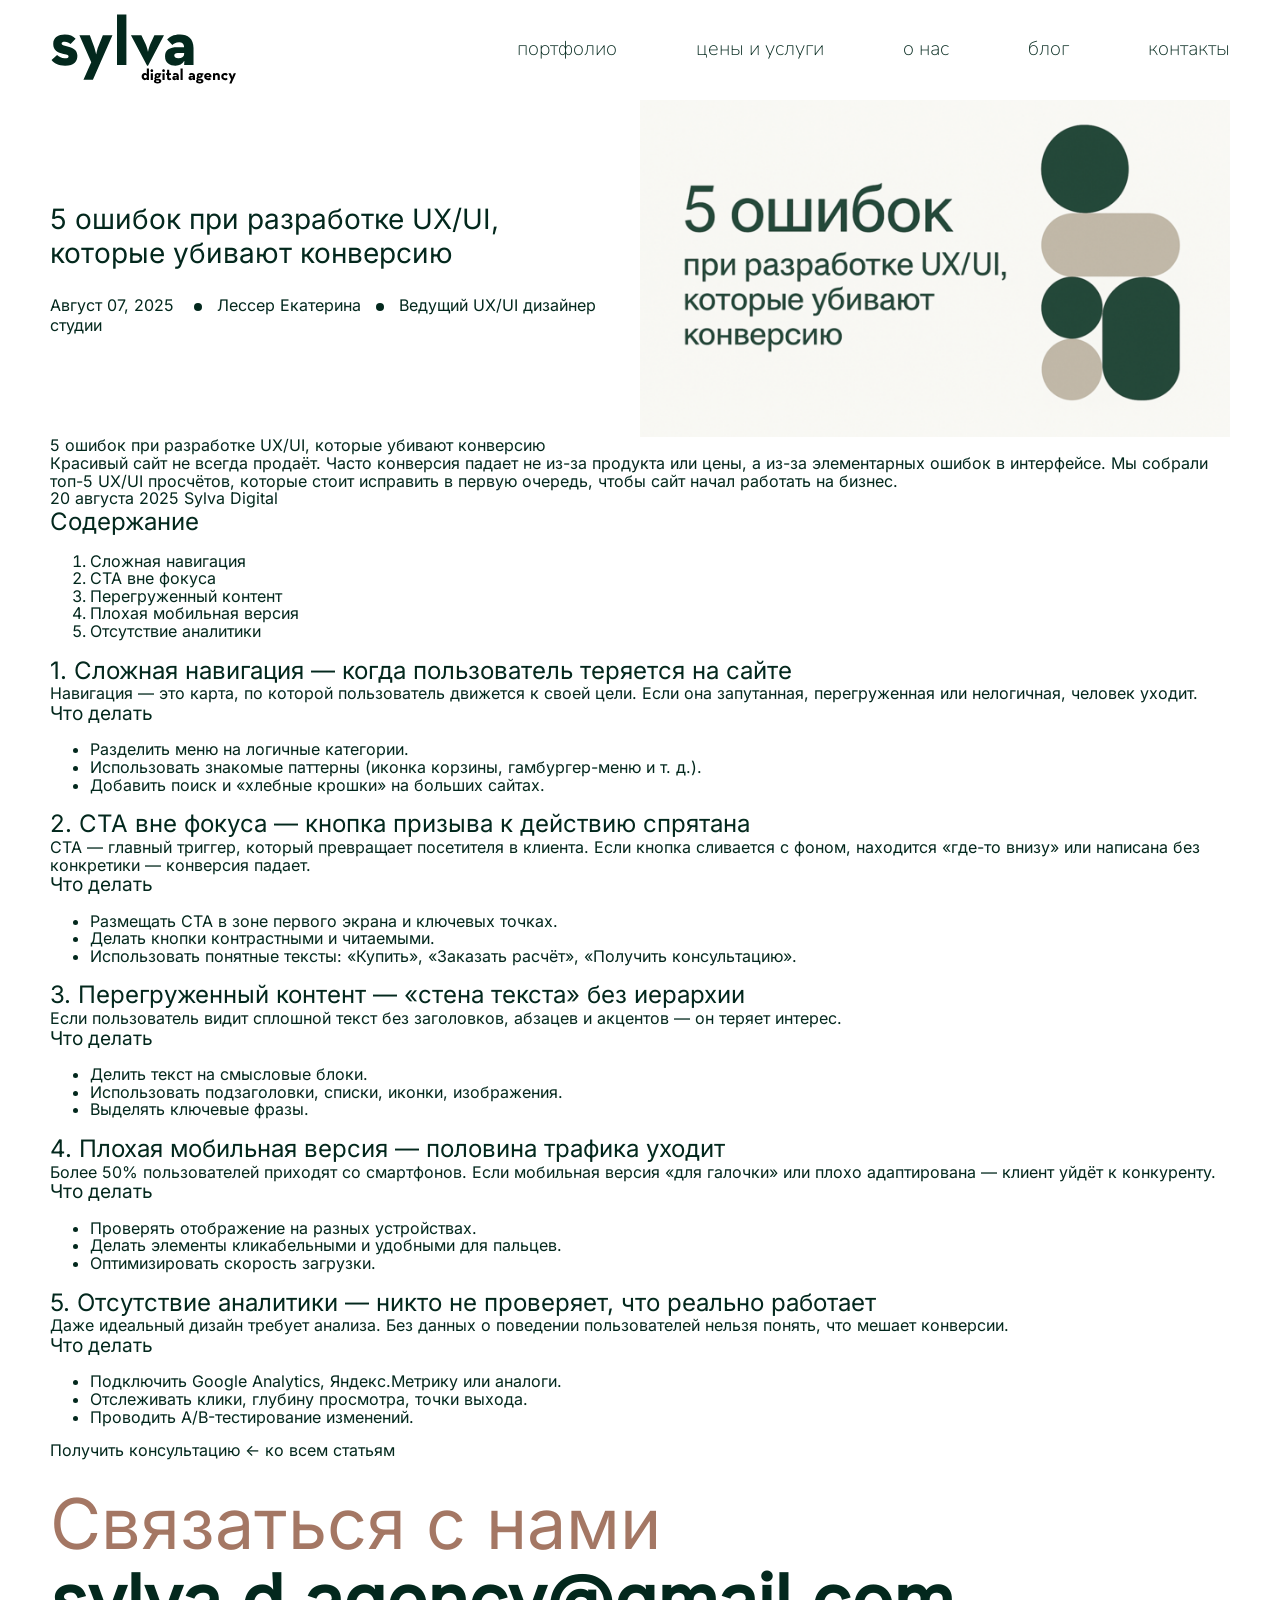
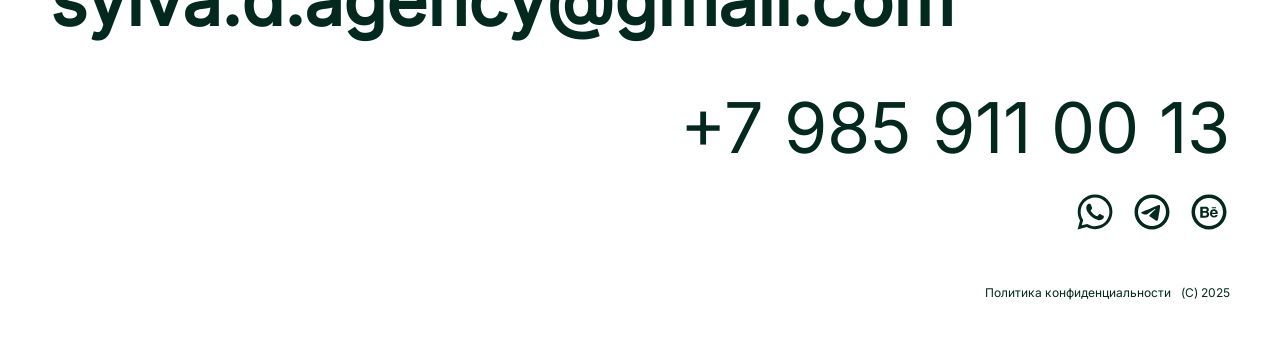
==== blog-first.html @ e14b008e "before text exchange" ====
<!doctype html>
<html lang="ru">

<head>
    <meta charset="utf-8" />
    <meta name="viewport" content="width=device-width,initial-scale=1" />
    <title>Блог Sylva</title>

    <!-- Стили проекта -->
    <link rel="stylesheet" href="/css/critical.css">
    <link rel="stylesheet" href="/css/blog.css">
    <link rel="stylesheet" href="/css/footer.css"> <!-- вынесенный футер -->
</head>

<body>

    <!-- ===== HEADER  ===== -->
    <header class="header header--default">
        <div class="container">
            <nav class="nav" aria-label="Основная навигация">
                <a href="index.html" class="logo" aria-label="Sylva Digital Agency">
                    <svg width="187" height="78" viewBox="0 0 187 78" fill="none" xmlns="http://www.w3.org/2000/svg"
                        aria-hidden="true" focusable="false">
                        <path
                            d="M15.12 58.63C8.19 58.63 4.13 56.04 1.54 52.96L7.07 48.06C9.1 50.02 11.69 51.21 14.49 51.21C17.57 51.21 18.55 50.65 18.55 49.39C18.55 47.78 16.66 47.78 11.83 46.52C7.77 45.47 3.22 43.23 3.22 37C3.22 30.28 8.4 27.55 14.77 27.55C19.67 27.55 23.17 29.16 25.62 31.68L20.58 37.07C19.18 35.88 17.08 34.83 14.84 34.83C12.67 34.83 11.62 35.39 11.62 36.58C11.62 38.26 13.51 38.47 17.57 39.38C21.91 40.36 27.37 42.39 27.37 48.69C27.37 54.15 24.5 58.63 15.12 58.63ZM33.4693 72.84L41.2393 55.2L29.4093 28.18H39.8393L44.1093 39.66C45.1593 42.46 46.2093 47.36 46.2093 47.36C46.2093 47.36 47.1193 42.39 48.2393 39.66L52.8593 28.18H62.4493L42.9193 72.84H33.4693ZM67.0157 58V7.46H76.3957V58H67.0157ZM97.1223 58.63L80.9523 28.18H91.3823L95.5823 37.07C96.9823 40.08 98.0323 44.98 98.0323 44.98C98.0323 44.98 99.0123 40.08 100.342 37.07L104.402 28.18H113.992L98.0323 58.63H97.1223ZM134.141 40.29C134.001 36.86 132.321 35.32 129.171 35.32C125.601 35.32 123.711 36.86 122.381 38.05L117.131 32.45C119.931 29.72 123.081 27.55 130.081 27.55C137.711 27.55 143.521 31.68 143.521 41.06V58H134.141L134.351 53.87C132.111 57.3 129.521 58.63 125.531 58.63C120.071 58.63 115.031 56.18 115.031 49.25C115.031 42.88 119.861 40.29 127.211 40.29H134.141ZM134.141 45.89H127.701C125.321 45.89 124.271 46.94 124.271 48.62C124.271 50.3 125.671 51.28 128.331 51.28C132.181 51.28 134.141 49.6 134.141 47.08V45.89Z"
                            fill="#03281D" />
                        <path
                            d="M94.712 73.144C93.048 73.144 91.624 71.672 91.624 69.576C91.624 67.48 93.032 66.04 94.68 66.04C95.768 66.04 96.376 66.472 96.808 67.144V61.448H98.968V73H96.808L96.856 72.008C96.472 72.728 95.752 73.144 94.712 73.144ZM95.336 71.256C96.264 71.256 96.872 70.648 96.872 69.576C96.872 68.568 96.264 67.944 95.336 67.944C94.424 67.944 93.848 68.568 93.848 69.576C93.848 70.648 94.424 71.256 95.336 71.256ZM101.829 65.048C101.093 65.048 100.453 64.488 100.453 63.688C100.453 62.904 101.093 62.344 101.829 62.344C102.565 62.344 103.189 62.904 103.189 63.688C103.189 64.488 102.565 65.048 101.829 65.048ZM100.741 73V66.184H102.901V73H100.741ZM108.6 66.168H111.224V67.704H110.216C110.376 67.944 110.456 68.232 110.456 68.536C110.456 69.992 109.336 71.064 107.592 71.064C107.048 71.064 106.584 70.984 106.2 70.792C106.088 70.888 106.024 71.032 106.024 71.208C106.024 71.528 106.232 71.736 106.728 71.752L108.408 71.832C110.264 71.928 111.32 72.696 111.32 74.024C111.32 75.464 110.264 76.552 107.56 76.552C105.112 76.552 103.896 75.608 103.896 74.312C103.896 73.576 104.376 73.096 105.144 72.808C104.584 72.504 104.328 72.056 104.328 71.432C104.328 70.824 104.664 70.36 105.272 70.088C104.888 69.672 104.664 69.128 104.664 68.536C104.664 67.08 105.848 66.04 107.592 66.04C107.96 66.04 108.296 66.088 108.6 66.168ZM107.56 69.496C108.216 69.496 108.568 69.112 108.568 68.536C108.568 67.992 108.216 67.624 107.56 67.624C106.904 67.624 106.552 67.992 106.552 68.536C106.552 69.112 106.904 69.496 107.56 69.496ZM106.184 73.512C106.056 73.656 105.992 73.832 105.992 74.04C105.992 74.584 106.376 74.936 107.56 74.936C108.824 74.936 109.112 74.6 109.112 74.184C109.112 73.8 108.856 73.672 107.976 73.624L106.184 73.512ZM113.563 65.048C112.827 65.048 112.187 64.488 112.187 63.688C112.187 62.904 112.827 62.344 113.563 62.344C114.299 62.344 114.923 62.904 114.923 63.688C114.923 64.488 114.299 65.048 113.563 65.048ZM112.475 73V66.184H114.635V73H112.475ZM119.435 73.176C118.059 73.176 117.067 72.488 117.067 70.44V67.976H116.059V66.184H117.067V62.632H119.211V66.184H120.955V67.976H119.211V70.504C119.211 71.192 119.435 71.336 119.771 71.336C120.123 71.336 120.379 71.144 120.523 71.048L121.339 72.552C121.003 72.824 120.427 73.176 119.435 73.176ZM126.692 68.952C126.66 68.168 126.276 67.816 125.556 67.816C124.74 67.816 124.308 68.168 124.004 68.44L122.804 67.16C123.444 66.536 124.164 66.04 125.764 66.04C127.508 66.04 128.836 66.984 128.836 69.128V73H126.692L126.74 72.056C126.228 72.84 125.636 73.144 124.724 73.144C123.476 73.144 122.324 72.584 122.324 71C122.324 69.544 123.428 68.952 125.108 68.952H126.692ZM126.692 70.232H125.22C124.676 70.232 124.436 70.472 124.436 70.856C124.436 71.24 124.756 71.464 125.364 71.464C126.244 71.464 126.692 71.08 126.692 70.504V70.232ZM130.537 73V61.448H132.681V73H130.537Z"
                            fill="black" />
                        <path
                            d="M142.864 68.952C142.832 68.168 142.448 67.816 141.728 67.816C140.912 67.816 140.48 68.168 140.176 68.44L138.976 67.16C139.616 66.536 140.336 66.04 141.936 66.04C143.68 66.04 145.008 66.984 145.008 69.128V73H142.864L142.912 72.056C142.4 72.84 141.808 73.144 140.896 73.144C139.648 73.144 138.496 72.584 138.496 71C138.496 69.544 139.6 68.952 141.28 68.952H142.864ZM142.864 70.232H141.392C140.848 70.232 140.608 70.472 140.608 70.856C140.608 71.24 140.928 71.464 141.536 71.464C142.416 71.464 142.864 71.08 142.864 70.504V70.232ZM150.741 66.168H153.365V67.704H152.357C152.517 67.944 152.597 68.232 152.597 68.536C152.597 69.992 151.477 71.064 149.733 71.064C149.189 71.064 148.725 70.984 148.341 70.792C148.229 70.888 148.164 71.032 148.164 71.208C148.164 71.528 148.373 71.736 148.869 71.752L150.549 71.832C152.405 71.928 153.461 72.696 153.461 74.024C153.461 75.464 152.405 76.552 149.701 76.552C147.253 76.552 146.037 75.608 146.037 74.312C146.037 73.576 146.517 73.096 147.285 72.808C146.725 72.504 146.469 72.056 146.469 71.432C146.469 70.824 146.805 70.36 147.413 70.088C147.029 69.672 146.805 69.128 146.805 68.536C146.805 67.08 147.989 66.04 149.733 66.04C150.101 66.04 150.437 66.088 150.741 66.168ZM149.701 69.496C150.357 69.496 150.709 69.112 150.709 68.536C150.709 67.992 150.357 67.624 149.701 67.624C149.045 67.624 148.693 67.992 148.693 68.536C148.693 69.112 149.045 69.496 149.701 69.496ZM148.325 73.512C148.197 73.656 148.133 73.832 148.133 74.04C148.133 74.584 148.517 74.936 149.701 74.936C150.965 74.936 151.253 74.6 151.253 74.184C151.253 73.8 150.997 73.672 150.117 73.624L148.325 73.512ZM156.347 70.248C156.555 70.952 157.131 71.352 158.107 71.352C158.891 71.352 159.483 71.048 159.819 70.808L161.051 72.136C160.395 72.712 159.563 73.144 158.139 73.144C155.707 73.144 154.139 71.672 154.139 69.576C154.139 67.512 155.787 66.04 157.899 66.04C160.347 66.04 161.675 67.864 161.515 70.248H156.347ZM156.315 69H159.339C159.243 68.248 158.763 67.8 157.915 67.8C157.067 67.8 156.491 68.184 156.315 69ZM162.989 73V66.184H165.149L165.101 67.304C165.517 66.488 166.317 66.04 167.261 66.04C168.749 66.04 169.821 67.128 169.821 69.064V73H167.661V69.208C167.661 68.44 167.293 68.008 166.525 68.008C165.661 68.008 165.149 68.488 165.149 69.352V73H162.989ZM174.961 73.144C172.833 73.144 171.233 71.672 171.233 69.576C171.233 67.512 172.833 66.04 174.961 66.04C176.321 66.04 177.137 66.536 177.825 67.4L176.289 68.648C176.033 68.232 175.505 67.928 174.961 67.928C173.985 67.928 173.441 68.616 173.441 69.576C173.441 70.568 173.985 71.272 174.961 71.272C175.649 71.272 176.017 70.952 176.337 70.632L177.793 71.912C177.121 72.664 176.321 73.144 174.961 73.144ZM179.322 76.392L181.098 72.36L178.394 66.184H180.778L181.754 68.808C181.994 69.448 182.234 70.568 182.234 70.568C182.234 70.568 182.442 69.432 182.698 68.808L183.754 66.184H185.946L181.482 76.392H179.322Z"
                            fill="black" />
                    </svg>
                </a>

                <ul class="nav__list">
                    <li><a href="index.html#portfolio" class="nav__link">портфолио</a></li>
                    <li><a href="index.html#prices" class="nav__link">цены и услуги</a></li>
                    <li><a href="index.html#about" class="nav__link">о нас</a></li>
                    <li><a href="index.html#blog" class="nav__link">блог</a></li>
                    <li><a href="#contacts" class="nav__link">контакты</a></li>
                </ul>

                <a href="/order.html" class="btn btn--primary nav__cta-mobile">Заказать сайт</a>

                <button type="button" class="burger" id="burgerBtn" aria-label="Открыть меню" aria-expanded="false"
                    aria-controls="mobileMenu">
                    <svg width="35" height="35" viewBox="0 0 35 35" fill="none" xmlns="http://www.w3.org/2000/svg"
                        aria-hidden="true">
                        <path fill-rule="evenodd" clip-rule="evenodd"
                            d="M5.10433 7.29167C4.71756 7.29167 4.34662 7.44531 4.07313 7.7188C3.79964 7.99229 3.646 8.36323 3.646 8.75C3.646 9.13678 3.79964 9.50771 4.07313 9.7812C4.34662 10.0547 4.71756 10.2083 5.10433 10.2083H29.896C30.2828 10.2083 30.6537 10.0547 30.9272 9.7812C31.2007 9.50771 31.3543 9.13678 31.3543 8.75C31.3543 8.36323 31.2007 7.99229 30.9272 7.7188C30.6537 7.44531 30.2828 7.29167 29.896 7.29167H5.10433ZM3.646 17.5C3.646 17.1132 3.79964 16.7423 4.07313 16.4688C4.34662 16.1953 4.71756 16.0417 5.10433 16.0417H29.896C30.2828 16.0417 30.6537 16.1953 30.9272 16.4688C31.2007 16.7423 31.3543 17.1132 31.3543 17.5C31.3543 17.8868 31.2007 18.2577 30.9272 18.5312C30.6537 18.8047 30.2828 18.9583 29.896 18.9583H5.10433C4.71756 18.9583 4.34662 18.8047 4.07313 18.5312C3.79964 18.2577 3.646 17.8868 3.646 17.5ZM3.646 26.2515C3.646 25.8647 3.79964 25.4938 4.07313 25.2203C4.34662 24.9468 4.71756 24.7931 5.10433 24.7931H29.896C30.2828 24.7931 30.6537 24.9468 30.9272 25.2203C31.2007 25.4938 31.3543 25.8647 31.3543 26.2515C31.3543 26.6382 31.2007 27.0092 30.9272 27.2827C30.6537 27.5561 30.2828 27.7098 29.896 27.7098H5.10433C4.71756 27.7098 4.34662 27.5561 4.07313 27.2827C3.79964 27.0092 3.646 26.6382 3.646 26.2515Z"
                            fill="black" />
                    </svg>
                </button>
            </nav>
        </div>

        <div class="mobile-menu" id="mobileMenu" aria-hidden="true">
            <nav class="mobile-menu__nav" aria-label="Мобильная навигация">
                <ul class="mobile-menu__list">
                    <li><a href="index.html#portfolio" class="nav__link">портфолио</a></li>
                    <li><a href="index.html#prices" class="nav__link">цены и услуги</a></li>
                    <li><a href="index.html#about" class="nav__link">о нас</a></li>
                    <li><a href="index.html#blog" class="nav__link">блог</a></li>
                    <li><a href="#contacts" class="nav__link">контакты</a></li>
                </ul>
            </nav>
        </div>
    </header>

    <!-- ===== MAIN  ===== -->
    <main id="main" class="main main--post" tabindex="-1">
        <div class="post__top">
            <div class="post__title-wrapper">
                <h1 class="post__top-title">5 ошибок при разработке UX/UI, которые убивают конверсию</h1>
                <p class="post__top-description">Август 07, 2025 <span class="post__dot"></span>Лессер Екатерина<span
                        class="post__dot"></span>Ведущий UX/UI дизайнер студии</p>
            </div>
            <div class="post__top-image">
                <img src="/images/blog-1.png" alt="Обложка статьи" loading="eager" decoding="async">
            </div>
        </div>

        <!-- Статья -->
        <article class="post" itemscope itemtype="https://schema.org/Article">
            <!-- Шапка статьи -->
            <div class="post__header">
                <p class="post__title" itemprop="headline">
                    5 ошибок при разработке UX/UI, которые убивают конверсию
                </p>
                <p class="post__lead" itemprop="description">
                    Красивый сайт не всегда продаёт. Часто конверсия падает не из-за продукта или цены, а из-за
                    элементарных ошибок в интерфейсе.
                    Мы собрали топ-5 UX/UI просчётов, которые стоит исправить в первую очередь, чтобы сайт начал
                    работать на бизнес.
                </p>
                <!-- Метаданные (при необходимости заполни датой/автором) -->
                <div class="post__meta">
                    <time class="post__time" datetime="2025-08-20" itemprop="datePublished">20 августа 2025</time>
                    <span class="post__author" itemprop="author" itemscope itemtype="https://schema.org/Person">
                        <span itemprop="name">Sylva Digital</span>
                    </span>
                </div>
                <!-- Обложка (опционально) -->
                <!-- <figure class="post__cover">
        <img src="/images/blog/ux-mistakes-cover.jpg" alt="" loading="eager" decoding="async">
      </figure> -->
            </div>

            <div class="post__body">
                <!-- Навигация по статье (TOC) -->
                <aside class="post__toc" aria-labelledby="toc-title">
                    <h2 id="toc-title" class="post__toc-title">Содержание</h2>
                    <ol class="post__toc-list">
                        <li><a href="#ux-1">Сложная навигация</a></li>
                        <li><a href="#ux-2">CTA вне фокуса</a></li>
                        <li><a href="#ux-3">Перегруженный контент</a></li>
                        <li><a href="#ux-4">Плохая мобильная версия</a></li>
                        <li><a href="#ux-5">Отсутствие аналитики</a></li>
                    </ol>
                </aside>

                <!-- Контент статьи -->
                <section id="ux-1" class="post__section" aria-labelledby="ux-1-title">
                    <h2 id="ux-1-title" class="post__h2">1. Сложная навигация — когда пользователь теряется на сайте
                    </h2>
                    <p>Навигация — это карта, по которой пользователь движется к своей цели. Если она запутанная,
                        перегруженная или нелогичная, человек уходит.</p>
                    <h3 class="post__h3">Что делать</h3>
                    <ul class="post__list">
                        <li>Разделить меню на логичные категории.</li>
                        <li>Использовать знакомые паттерны (иконка корзины, гамбургер-меню и т. д.).</li>
                        <li>Добавить поиск и «хлебные крошки» на больших сайтах.</li>
                    </ul>
                </section>

                <section id="ux-2" class="post__section" aria-labelledby="ux-2-title">
                    <h2 id="ux-2-title" class="post__h2">2. CTA вне фокуса — кнопка призыва к действию спрятана</h2>
                    <p>CTA — главный триггер, который превращает посетителя в клиента. Если кнопка сливается с фоном,
                        находится «где-то внизу» или написана без конкретики — конверсия падает.</p>
                    <h3 class="post__h3">Что делать</h3>
                    <ul class="post__list">
                        <li>Размещать CTA в зоне первого экрана и ключевых точках.</li>
                        <li>Делать кнопки контрастными и читаемыми.</li>
                        <li>Использовать понятные тексты: «Купить», «Заказать расчёт», «Получить консультацию».</li>
                    </ul>
                </section>

                <section id="ux-3" class="post__section" aria-labelledby="ux-3-title">
                    <h2 id="ux-3-title" class="post__h2">3. Перегруженный контент — «стена текста» без иерархии</h2>
                    <p>Если пользователь видит сплошной текст без заголовков, абзацев и акцентов — он теряет интерес.
                    </p>
                    <h3 class="post__h3">Что делать</h3>
                    <ul class="post__list">
                        <li>Делить текст на смысловые блоки.</li>
                        <li>Использовать подзаголовки, списки, иконки, изображения.</li>
                        <li>Выделять ключевые фразы.</li>
                    </ul>
                </section>

                <section id="ux-4" class="post__section" aria-labelledby="ux-4-title">
                    <h2 id="ux-4-title" class="post__h2">4. Плохая мобильная версия — половина трафика уходит</h2>
                    <p>Более 50% пользователей приходят со смартфонов. Если мобильная версия «для галочки» или плохо
                        адаптирована — клиент уйдёт к конкуренту.</p>
                    <h3 class="post__h3">Что делать</h3>
                    <ul class="post__list">
                        <li>Проверять отображение на разных устройствах.</li>
                        <li>Делать элементы кликабельными и удобными для пальцев.</li>
                        <li>Оптимизировать скорость загрузки.</li>
                    </ul>
                </section>

                <section id="ux-5" class="post__section" aria-labelledby="ux-5-title">
                    <h2 id="ux-5-title" class="post__h2">5. Отсутствие аналитики — никто не проверяет, что реально
                        работает</h2>
                    <p>Даже идеальный дизайн требует анализа. Без данных о поведении пользователей нельзя понять, что
                        мешает конверсии.</p>
                    <h3 class="post__h3">Что делать</h3>
                    <ul class="post__list">
                        <li>Подключить Google Analytics, Яндекс.Метрику или аналоги.</li>
                        <li>Отслеживать клики, глубину просмотра, точки выхода.</li>
                        <li>Проводить A/B-тестирование изменений.</li>
                    </ul>
                </section>
            </div>

            <!-- Блок «поделиться/CTA» (опционально) -->
            <footer class="post__footer">
                <a class="btn btn--primary" href="/order.html">Получить консультацию</a>
                <a class="post__back" href="index.html#blog">← ко всем статьям</a>
            </footer>
        </article>
    </main>


    <!-- ===== FOOTER (образец) ===== -->
    <footer class="footer" id="contacts">
        <div class="container">
            <div class="footer__content">
                <a href="tel:+79859110013" class="footer__title">Связаться с нами</a>
                <a href="mailto:sylva.d.agency@gmail.com" class="footer__email">sylva.d.agency@gmail.com</a>
                <a href="tel:+79859110013" class="footer__phone">+7 985 911 00 13</a>
                <div class="footer__socials">
                    <a href="#" class="footer__social-link"><svg width="42" height="42" viewBox="0 0 42 42" fill="none"
                            xmlns="http://www.w3.org/2000/svg">
                            <path
                                d="M33.3375 8.59259C31.7329 6.97228 29.8218 5.68754 27.7156 4.81323C25.6095 3.93892 23.3504 3.49254 21.07 3.50009C11.515 3.50009 3.72749 11.2876 3.72749 20.8426C3.72749 23.9051 4.53249 26.8801 6.03749 29.5051L3.58749 38.5001L12.775 36.0851C15.3125 37.4676 18.165 38.2026 21.07 38.2026C30.625 38.2026 38.4125 30.4151 38.4125 20.8601C38.4125 16.2226 36.61 11.8651 33.3375 8.59259ZM21.07 35.2626C18.48 35.2626 15.9425 34.5626 13.72 33.2501L13.195 32.9351L7.73499 34.3701L9.18749 29.0501L8.83749 28.5076C7.3982 26.2099 6.63411 23.5538 6.63249 20.8426C6.63249 12.8976 13.1075 6.42259 21.0525 6.42259C24.9025 6.42259 28.525 7.92759 31.2375 10.6576C32.5808 11.9944 33.6454 13.5845 34.3693 15.3359C35.0933 17.0873 35.4623 18.965 35.455 20.8601C35.49 28.8051 29.015 35.2626 21.07 35.2626ZM28.98 24.4826C28.5425 24.2726 26.4075 23.2226 26.0225 23.0651C25.62 22.9251 25.34 22.8551 25.0425 23.2751C24.745 23.7126 23.9225 24.6926 23.6775 24.9726C23.4325 25.2701 23.17 25.3051 22.7325 25.0776C22.295 24.8676 20.895 24.3951 19.25 22.9251C17.955 21.7701 17.0975 20.3526 16.835 19.9151C16.59 19.4776 16.8 19.2501 17.0275 19.0226C17.22 18.8301 17.465 18.5151 17.675 18.2701C17.885 18.0251 17.9725 17.8326 18.1125 17.5526C18.2525 17.2551 18.1825 17.0101 18.0775 16.8001C17.9725 16.5901 17.0975 14.4551 16.7475 13.5801C16.3975 12.7401 16.03 12.8451 15.7675 12.8276H14.9275C14.63 12.8276 14.175 12.9326 13.7725 13.3701C13.3875 13.8076 12.2675 14.8576 12.2675 16.9926C12.2675 19.1276 13.825 21.1926 14.035 21.4726C14.245 21.7701 17.0975 26.1451 21.4375 28.0176C22.47 28.4726 23.275 28.7351 23.905 28.9276C24.9375 29.2601 25.8825 29.2076 26.635 29.1026C27.475 28.9801 29.2075 28.0526 29.5575 27.0376C29.925 26.0226 29.925 25.1651 29.8025 24.9726C29.68 24.7801 29.4175 24.6926 28.98 24.4826Z"
                                fill="#03281D" />
                        </svg>
                    </a>
                    <a href="#" class="footer__social-link"><svg width="42" height="42" viewBox="0 0 42 42" fill="none"
                            xmlns="http://www.w3.org/2000/svg">
                            <path
                                d="M35 21C35 24.713 33.525 28.274 30.8995 30.8995C28.274 33.525 24.713 35 21 35C17.287 35 13.726 33.525 11.1005 30.8995C8.475 28.274 7 24.713 7 21C7 17.287 8.475 13.726 11.1005 11.1005C13.726 8.475 17.287 7 21 7C24.713 7 28.274 8.475 30.8995 11.1005C33.525 13.726 35 17.287 35 21ZM21 38.5C30.6652 38.5 38.5 30.6652 38.5 21C38.5 11.3348 30.6652 3.5 21 3.5C11.3348 3.5 3.5 11.3348 3.5 21C3.5 30.6652 11.3348 38.5 21 38.5ZM21.6265 16.4185C19.9255 17.1267 16.5241 18.5926 11.4222 20.8162C10.5928 21.1453 10.1588 21.4672 10.1202 21.7822C10.0538 22.3142 10.7205 22.5243 11.6287 22.8095L12.0103 22.932C12.9028 23.2225 14.1068 23.562 14.7315 23.576C15.2985 23.5877 15.9308 23.3543 16.6285 22.876C21.3955 19.656 23.856 18.0291 24.01 17.9952C24.1203 17.9707 24.2708 17.9393 24.3722 18.0303C24.4755 18.1213 24.465 18.2927 24.4545 18.34C24.388 18.6217 21.77 21.056 20.4155 22.3143C20.0142 22.6923 19.6157 23.0732 19.2202 23.457C18.3907 24.2568 17.7678 24.857 19.2553 25.837C20.762 26.831 22.2827 27.8215 23.7528 28.8697C24.4772 29.3877 25.1283 29.8498 25.9333 29.778C26.4005 29.7343 26.8835 29.295 27.1285 27.9825C27.7095 24.885 28.8488 18.1685 29.1112 15.4C29.1265 15.1704 29.1165 14.9397 29.0815 14.7122C29.0608 14.5292 28.9721 14.3605 28.833 14.2397C28.623 14.0682 28.2993 14.0333 28.1558 14.035C27.4978 14.0473 26.488 14.3973 21.6283 16.4185"
                                fill="#03281D" />
                        </svg>
                    </a>
                    <a href="#" class="footer__social-link"><svg width="42" height="42" viewBox="0 0 42 42" fill="none"
                            xmlns="http://www.w3.org/2000/svg">
                            <path
                                d="M21 35C24.713 35 28.274 33.525 30.8995 30.8995C33.525 28.274 35 24.713 35 21C35 17.287 33.525 13.726 30.8995 11.1005C28.274 8.475 24.713 7 21 7C17.287 7 13.726 8.475 11.1005 11.1005C8.475 13.726 7 17.287 7 21C7 24.713 8.475 28.274 11.1005 30.8995C13.726 33.525 17.287 35 21 35ZM21 38.5C11.3348 38.5 3.5 30.6652 3.5 21C3.5 11.3348 11.3348 3.5 21 3.5C30.6652 3.5 38.5 11.3348 38.5 21C38.5 30.6652 30.6652 38.5 21 38.5Z"
                                fill="#03281D" />
                            <path
                                d="M28.0525 17.29H23.6687V16.2015H28.0543V17.2918L28.0525 17.29ZM20.7498 21.7577C21.0333 22.1952 21.1744 22.7267 21.1733 23.352C21.1756 23.9983 21.0146 24.5776 20.6903 25.0898C20.4735 25.45 20.1837 25.7609 19.8395 26.0023C19.4953 26.2437 19.1043 26.4104 18.6917 26.4915C18.1854 26.5932 17.6699 26.6424 17.1535 26.6385H12.25V15.75H17.5087C18.8341 15.7698 19.7738 16.1566 20.328 16.9103C20.6605 17.3723 20.8267 17.9264 20.8267 18.5727C20.8267 19.2377 20.6587 19.7721 20.3228 20.1758C20.1361 20.4033 19.8602 20.6098 19.495 20.7953C20.0492 20.9971 20.4674 21.3179 20.7498 21.7577ZM14.7613 20.0428H17.066C17.5385 20.0428 17.9218 19.9529 18.2158 19.7732C18.5109 19.5936 18.6585 19.2745 18.6585 18.816C18.6585 18.3085 18.4637 17.9737 18.074 17.8115C17.6567 17.688 17.2228 17.6302 16.7877 17.64H14.7613V20.0428ZM18.8807 23.1962C18.8807 22.6304 18.6497 22.2419 18.1877 22.0307C17.9276 21.9117 17.5647 21.8499 17.0992 21.8452H14.7613V24.7467H17.0625C17.535 24.7479 17.9025 24.6843 18.165 24.556C18.6422 24.3203 18.8807 23.8671 18.8807 23.1962ZM29.68 21.4253C29.7337 21.7822 29.7564 22.2985 29.7482 22.974H24.0695C24.0998 23.758 24.3717 24.3063 24.885 24.619C25.193 24.8162 25.5675 24.9142 26.0085 24.913C26.4717 24.9142 26.8491 24.7946 27.1407 24.5543C27.3138 24.4048 27.4559 24.2229 27.559 24.0188H29.6415C29.5867 24.4819 29.3347 24.9521 28.8855 25.4293C28.1855 26.1876 27.2073 26.5667 25.9508 26.5667C24.9506 26.5801 23.9778 26.2406 23.2032 25.6078C22.4111 24.9684 22.0144 23.9272 22.0133 22.484C22.0133 21.1307 22.3714 20.0941 23.0877 19.3743C23.8053 18.6521 24.7357 18.2916 25.879 18.2928C26.5557 18.2928 27.167 18.4141 27.713 18.6568C28.2567 18.9018 28.7052 19.2868 29.0588 19.8118C29.3784 20.2761 29.5855 20.8139 29.68 21.4253ZM27.6325 21.6283C27.594 21.0858 27.412 20.6751 27.0865 20.3962C26.7502 20.1107 26.32 19.9598 25.879 19.9728C25.354 19.9739 24.948 20.1232 24.661 20.4207C24.3728 20.7182 24.192 21.1208 24.1185 21.6283H27.6325Z"
                                fill="#03281D" />
                        </svg>
                    </a>
                </div>

                <div class="footer__bottom">
                    <a href="/policies.html" class="footer__privacy" target="_blank" rel="noopener noreferrer">
                        Политика конфиденциальности
                    </a>
                    <p class="footer__copyright">(С) 2025</p>
                </div>
            </div>
        </div>
    </footer>

    <!-- Скрипты проекта -->
    <script src="script.js" defer></script>
</body>

</html>
---- css/critical.css ----
/* Critical CSS - минимальный normalize и базовые стили */

/* Box sizing */
*,
*::before,
*::after {
  box-sizing: border-box;
}
:root {
  --color-primary: #03281d;
  --color-secondary: #a47764;
  --color-light: #f2eeec;
  --offset-desktop: 50px; /* отступ для desktop */
  --offset-mobile: 15px; /* отступ для mobile */
}
@font-face {
  font-family: "Inter";
  src: url("/assets/Inter-Regular.woff2") format("woff2"),
    url("/assets/Inter-Regular.woff") format("woff");
  font-weight: 400;
  font-style: normal;
  font-display: swap; /* или auto, block, fallback, optional */
}
@font-face {
  font-family: "Nunito";
  src: url("/assets/Nunito-ExtraLight.woff2") format("woff2"),
    url("/assets/Nunito-ExtraLight.woff") format("woff");
  font-weight: 400;
  font-style: normal;
  font-display: swap; /* или auto, block, fallback, optional */
}
/* Document */
html {
  line-height: 1.15;
  -webkit-text-size-adjust: 100%;
  -webkit-tap-highlight-color: transparent;
}

/* Body */
body {
  margin: 0;
  font-family: "Inter", Arial, sans-serif;
  font-size: 16px;
  line-height: 1.1;
  color: var(--color-primary);
  background-color: #fff;
}

/* Container */
.container {
  max-width: 1440px;
  margin: 0 auto;
  padding-inline: 50px;
  width: 100%;
}

/* Typography - точечный сброс */
h1,
h2,
h3,
h4,
h5,
h6 {
  margin: 0;
  font-weight: 500;
  line-height: 1.2;
}

p,
figure,
figcaption,
blockquote,
dl,
dd {
  margin: 0;
}

/* Navigation lists - без маркеров */
.nav__list,
.mobile-menu__list,
.services__list,
.faq__list {
  list-style: none;
  padding: 0;
  margin: 0;
}

/* Links */
a {
  color: inherit;
  text-decoration: none;
  background-color: transparent;
}

/* Images */
img {
  display: block;
  max-width: 100%;
  height: auto;
  border-style: none;
}

/* Inline images in content */
.content img,
p img {
  display: inline-block;
  vertical-align: bottom;
}

/* Buttons - минимальные стили для видимости */
button {
  font-family: inherit;
  font-size: inherit;
  line-height: inherit;
  margin: 0;
  cursor: pointer;
}

button::-moz-focus-inner {
  border-style: none;
  padding: 0;
}

/* Reset button styles for icon-only buttons */
.burger,
.modal__close,
.project-card__link {
  padding: 0;
  border: none;
  background: transparent;
}

/* Forms */
input,
textarea,
select {
  font-family: inherit;
  font-size: inherit;
  line-height: inherit;
  margin: 0;
}

/* Details/Summary */
details {
  display: block;
}

summary {
  display: list-item;
  cursor: pointer;
}

/* Hidden elements */
[hidden],
.mobile-menu[aria-hidden="true"],
.modal[aria-hidden="true"],
#cookieNotice[hidden] {
  display: none !important;
}

/* Screen reader only */
.sr-only {
  position: absolute;
  width: 1px;
  height: 1px;
  padding: 0;
  margin: -1px;
  overflow: hidden;
  clip: rect(0, 0, 0, 0);
  white-space: nowrap;
  border: 0;
}

/* Focus styles for accessibility */
:focus-visible {
  outline: 2px solid;
  outline-offset: 2px;
}

/* Remove focus outline for mouse users */
:focus:not(:focus-visible) {
  outline: none;
}

/* Skip link for accessibility */
.skip-link {
  position: absolute;
  top: -40px;
  left: 0;
  background: #000;
  color: #fff;
  padding: 8px;
  text-decoration: none;
  z-index: 100;
}

.skip-link:focus {
  top: 0;
}

/* Reduced motion */
@media (prefers-reduced-motion: reduce) {
  *,
  *::before,
  *::after {
    animation-duration: 0.01ms !important;
    animation-iteration-count: 1 !important;
    transition-duration: 0.01ms !important;
    scroll-behavior: auto !important;
  }
}

/* Smooth scroll for those who are ok with motion */
@media (prefers-reduced-motion: no-preference) {
  html {
    scroll-behavior: smooth;
  }
}

/* Basic header layout for first paint */
.header {
  position: fixed;
  top: 0;
  left: 0;
  right: 0;
  z-index: 100;
  backdrop-filter: blur(20px);
  -webkit-backdrop-filter: blur(20px);
  height: 97px;
  font-family: "Nunito", sans-serif;
}
.header .container {
  height: 100%; /* занимает всю высоту header */
  display: flex; /* делаем flex-контейнером */
  align-items: center; /* центрируем по вертикали */
}

.nav {
  display: flex;
  align-items: center;
  justify-content: space-between;
  width: 100%;
  min-height: 60px;
}

.nav__list {
  display: flex;
  gap: 79px;
}
.nav__list li a {
  font-size: 1.25rem;
  font-weight: 400;
  transition: color 0.3s cubic-bezier(0.24, 0.69, 0.33, 0.93);
}
.nav__list li a:hover {
  color: var(--color-secondary);
}
/* Hide mobile elements on desktop */
.burger,
.mobile-menu,
.header .btn {
  display: none;
}

/* Basic button styles */
.btn {
  display: inline-block;
  text-align: center;
  cursor: pointer;
}

/* Hero section minimal layout */

.hero {
  min-height: 100vh;
  display: flex;
  align-items: center;
  position: relative;
  overflow: hidden;
  width: 100%;
  background-image: url("/images/background-first-screen2.png");
  background-repeat: no-repeat;
  background-size: auto 100%; /* высота 100%, ширина автоматически */
  background-position: center;
}
.hero__title {
  color: var(--color-light);
  font-family: "Inter", sans-serif;
  font-size: 70px;
  font-weight: 700;
  line-height: 1;
  text-align: center;
  text-shadow: 0px 4px 4px rgba(0, 0, 0, 0.25);
  margin-top: 199px;
}

.hero__logo {
  display: inline-block;
  vertical-align: -20px; /* выравнивание по центру относительно текста */
  height: 70px; /* или подогнать под высоту текста */
  width: auto;
}
.hero__subtitle {
  color: var(--color-light);
  font-family: "Inter", sans-serif;
  font-size: 1.75rem;
  font-weight: 400;
  line-height: 1;
  text-align: center;
  margin: 25px 0;
}
.hero__cta {
  /* margin: 0 auto; */
  color: rgba(255, 255, 255, 1);
  font-family: "Inter", sans-serif;
  font-size: 1.375rem;
  font-weight: 400;
  line-height: 1.1;
  text-align: center;
  height: 44px;
  padding-inline: 15px;
  border: 1px solid rgba(255, 255, 255, 1);
  border-radius: 10px;
  background-color: rgba(3, 40, 29, 1);
  display: flex;
  align-items: center;
  justify-content: center;
  white-space: nowrap;
  position: relative;
  overflow: hidden;
  transition: border-radius 0.3s cubic-bezier(0.24, 0.69, 0.33, 0.93);
  text-decoration: none;
}

.hero__cta::before {
  content: "";
  position: absolute;
  bottom: 0;
  left: 0;
  width: 100%;
  height: 100%;
  background-color: rgba(255, 255, 255, 1);
  transform: translateY(100%);
  transition: transform 0.3s cubic-bezier(0.24, 0.69, 0.33, 0.93);
  z-index: 1;
  border-radius: inherit;
}

.hero__cta span {
  position: relative;
  z-index: 2;
}

.hero__cta:hover {
  border-radius: 30px;
  border: 1px solid rgba(3, 40, 29, 1);
  color: rgba(3, 40, 29, 1);
}

.hero__cta:hover::before {
  transform: translateY(0);
}
.hero__buttons {
  display: flex;
  gap: 25px;
  margin-inline: auto;
  width: fit-content;
}
/* Social media links */
.hero__social-media {
  position: absolute;
  top: 50%;
  transform: translateY(-50%);
  right: var(--offset-desktop);
}
.social-links {
  padding: 0;
  margin: 0;
  display: flex;
  flex-direction: column;
  gap: 15px;
  list-style: none;
}
.social-links a:hover path {
  fill: var(--color-secondary);
}

/* === Hero background video === */
.hero .container {
  position: relative;
  z-index: 2; /* контент поверх видео */
  display: flex;
  flex-direction: column;
  align-items: center;
  justify-content: center;
}

.hero__video {
  position: absolute;
  inset: 0;
  z-index: 1;
  pointer-events: none; /* клики идут в контент */
}

.hero__video-el {
  width: 100%;
  height: 100%;
  object-fit: cover;
  display: block;
  opacity: 0; /* показываем, когда буфер готов */
  transition: opacity 0.3s ease;
  will-change: opacity;
}

.hero__video-el.is-visible {
  opacity: 1;
}

/* Мягко гасим canvas, когда стартует видео */
.hero__sphere {
  transition: opacity 0.2s ease;
}
.hero__sphere.is-hidden {
  opacity: 0;
}

/* Уважение к reduced motion — выключаем видео */
@media (prefers-reduced-motion: reduce) {
  .hero__video-el {
    display: none !important;
  }
}

/* Basic responsive utilities */
@media (max-width: 768px) {
  .nav__list {
    display: none;
  }

  .burger {
    display: block;
  }

  .hero__title {
    font-size: clamp(1.5rem, 5vw, 3rem);
  }
}
---- css/blog.css ----
#main {
  margin-top: 97px;
  padding-inline: 50px;
}
.post__top {
  display: flex;
  margin-top: 100px;
}
.post__title-wrapper,
.post__top-image {
  width: 50%;
  height: auto;
}
.post__title-wrapper {
  display: flex;
  flex-direction: column;
  justify-content: center;
}
.post__top-title {
  font-size: 1.75rem;
  font-weight: 500;
  max-width: 527px;
  line-height: normal;
}
.post__top-description {
  font-size: 1rem;
  font-weight: 400;
  line-height: normal;
  margin-top: 25px;
}
.post__dot {
  width: 8px;
  height: 8px;
  background-color: var(--color-primary);
  border-radius: 50%;
  display: inline-block;
  margin: 0 15px;
}
---- css/footer.css ----
/* Extracted footer styles */
.footer{
  padding: 25px 0;
}.footer__content{
  display: flex;
  flex-direction: column;
}.footer__title{
  font-size: 4.375rem;
  color: var(--color-secondary);
}.footer__title:hover{
  color: var(--color-primary);
}.footer__email{
  font-size: 4.375rem;
  font-weight: 700;
}.footer__email:hover{
  text-decoration: underline;
}.footer__phone{
  font-size: 4.375rem;
  margin-top: 50px;
  margin-left: auto;
}.footer__phone:hover{
  color: var(--color-secondary);
}.footer__socials{
  display: flex;
  align-items: center;
  justify-content: center;
  gap: 15px;
  margin: 25px 0 50px auto;
}.footer__socials a:hover path{
  fill: var(--color-secondary);
}.footer__bottom{
  display: flex;
  gap: 10px;
  font-size: 0.75rem;
  margin-left: auto;
  margin-bottom: 25px;
}.footer__privacy:hover{
  color: var(--color-secondary);
}
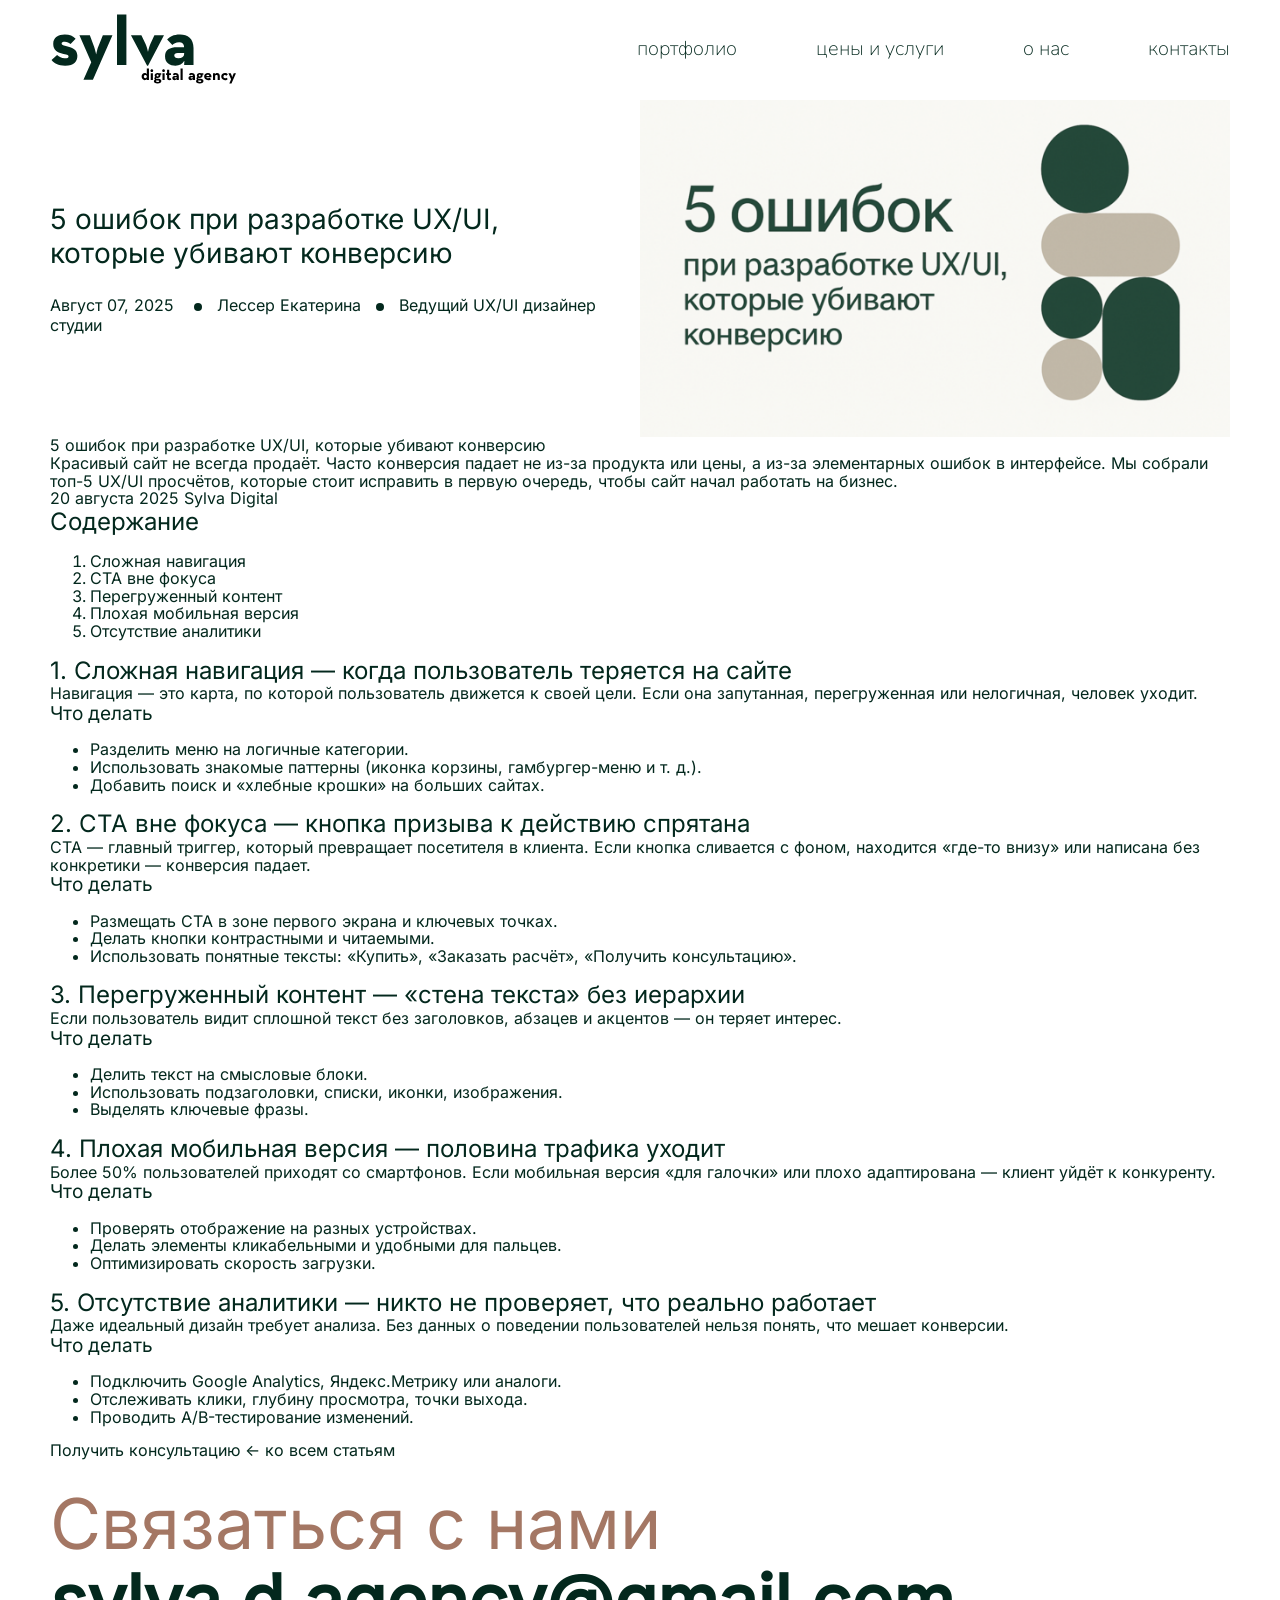
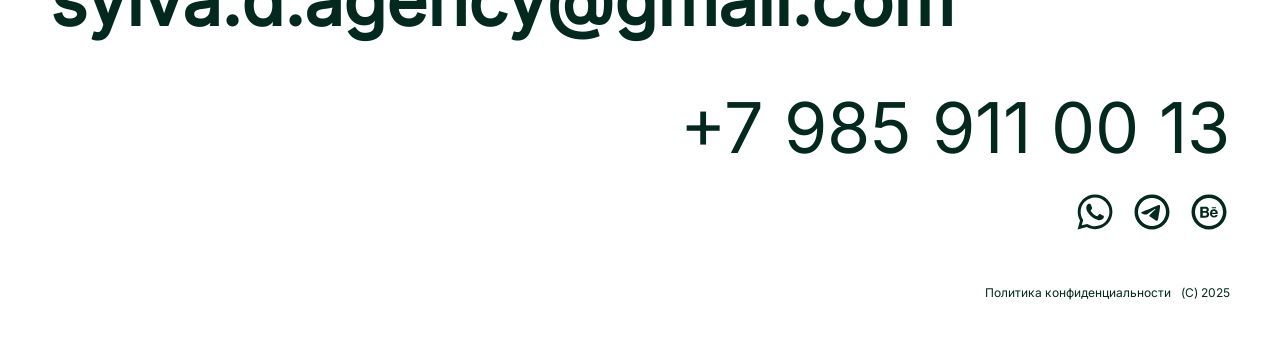
==== commit 78f2ff2d: "after text" ====
--- a/blog-first.html
+++ b/blog-first.html
@@ -37,7 +37,7 @@
                     <li><a href="index.html#portfolio" class="nav__link">портфолио</a></li>
                     <li><a href="index.html#prices" class="nav__link">цены и услуги</a></li>
                     <li><a href="index.html#about" class="nav__link">о нас</a></li>
-                    <li><a href="index.html#blog" class="nav__link">блог</a></li>
+                    <!-- <li><a href="index.html#blog" class="nav__link">блог</a></li> -->
                     <li><a href="#contacts" class="nav__link">контакты</a></li>
                 </ul>
 
@@ -61,7 +61,7 @@
                     <li><a href="index.html#portfolio" class="nav__link">портфолио</a></li>
                     <li><a href="index.html#prices" class="nav__link">цены и услуги</a></li>
                     <li><a href="index.html#about" class="nav__link">о нас</a></li>
-                    <li><a href="index.html#blog" class="nav__link">блог</a></li>
+                    <!-- <li><a href="index.html#blog" class="nav__link">блог</a></li> -->
                     <li><a href="#contacts" class="nav__link">контакты</a></li>
                 </ul>
             </nav>
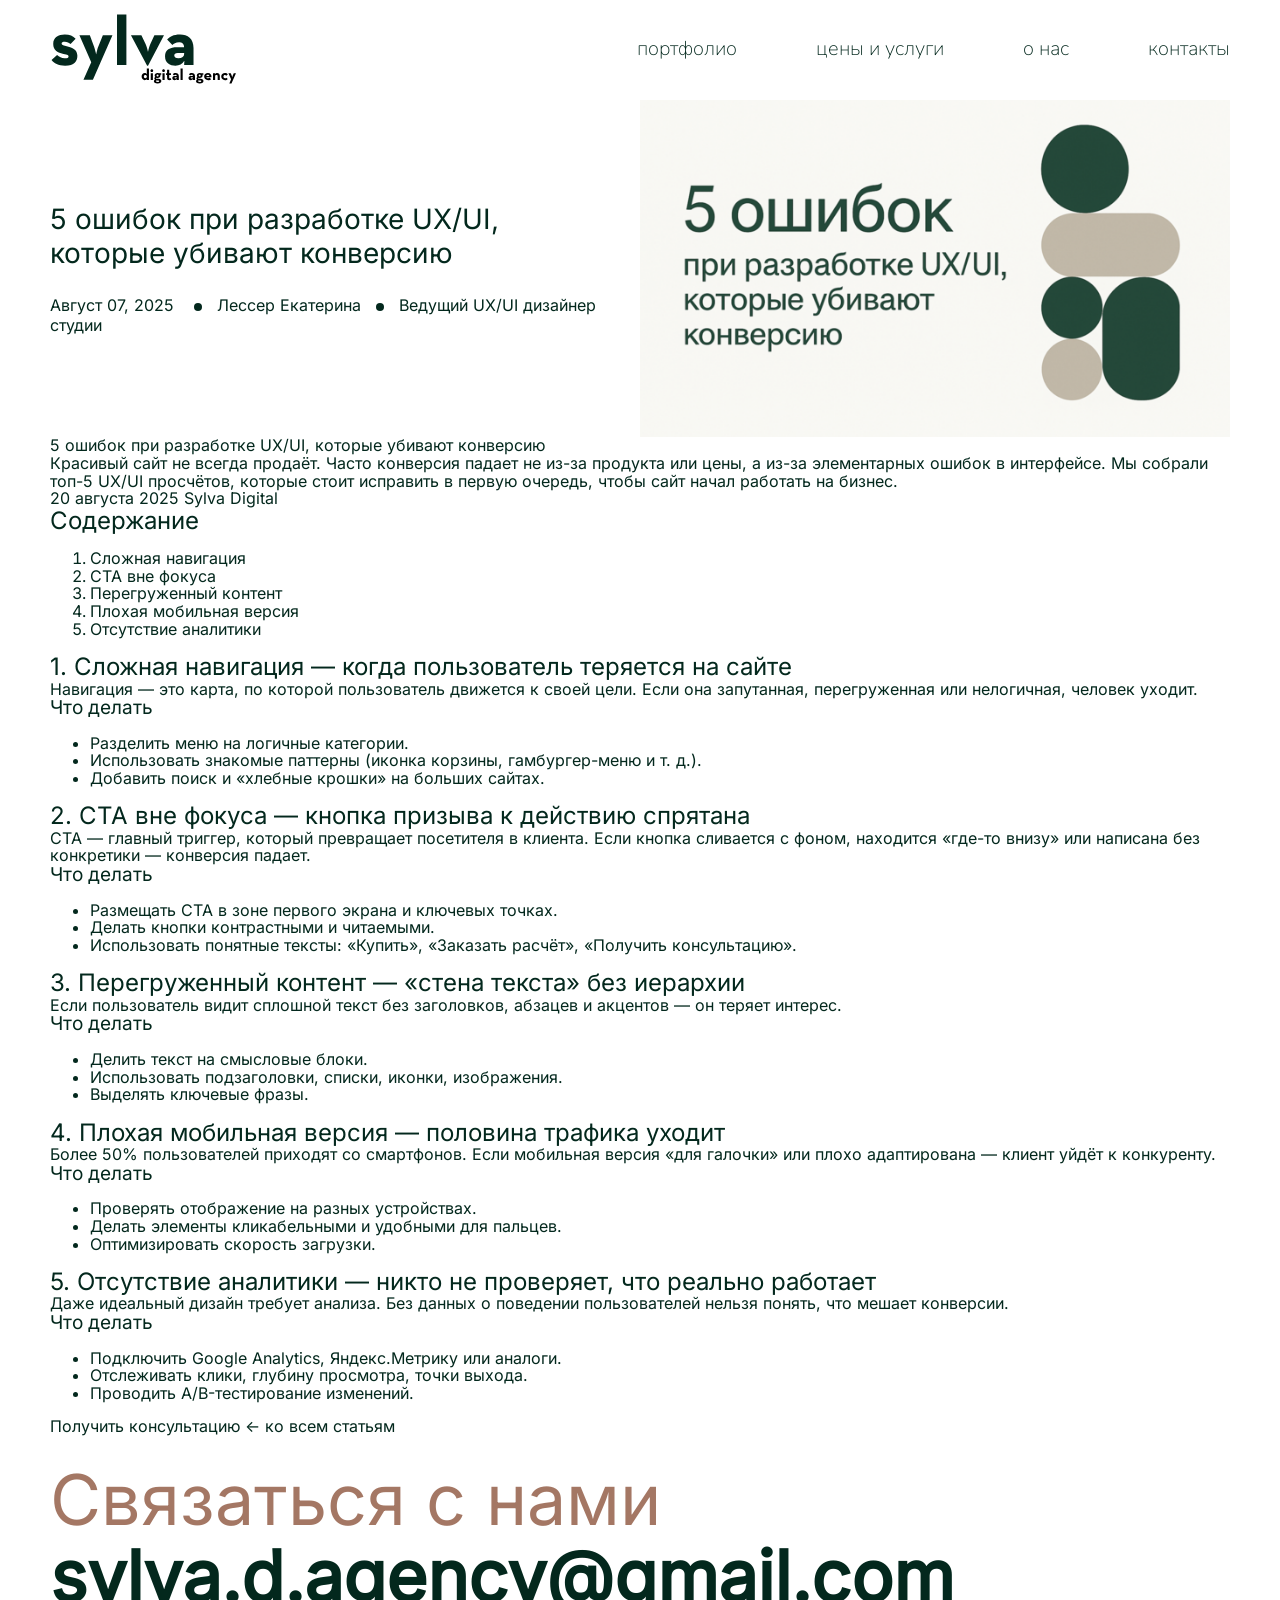
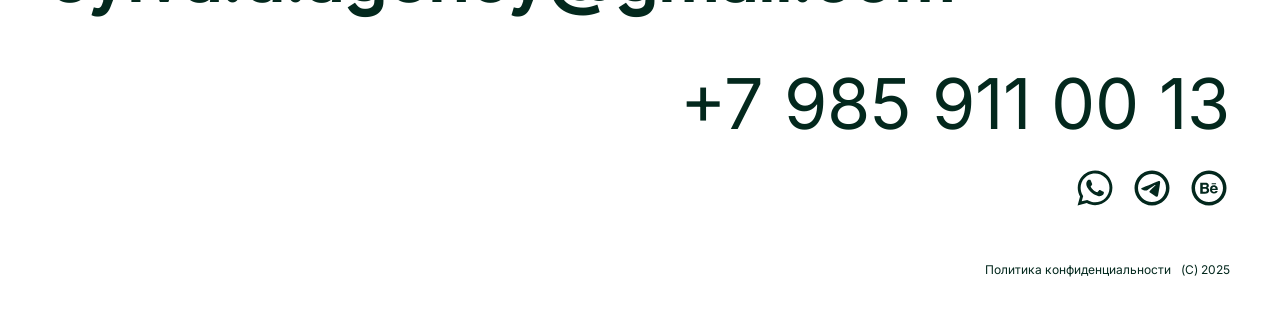
==== commit bc7339fa: "before new remark" ====
--- a/blog-first.html
+++ b/blog-first.html
@@ -5,7 +5,7 @@
     <meta charset="utf-8" />
     <meta name="viewport" content="width=device-width,initial-scale=1" />
     <title>Блог Sylva</title>
-
+    <link rel="icon" type="image/x-icon" href="/assets/favicon.ico">
     <!-- Стили проекта -->
     <link rel="stylesheet" href="/css/critical.css">
     <link rel="stylesheet" href="/css/blog.css">
@@ -18,9 +18,8 @@
     <header class="header header--default">
         <div class="container">
             <nav class="nav" aria-label="Основная навигация">
-                <a href="index.html" class="logo" aria-label="Sylva Digital Agency">
-                    <svg width="187" height="78" viewBox="0 0 187 78" fill="none" xmlns="http://www.w3.org/2000/svg"
-                        aria-hidden="true" focusable="false">
+                <a href="/" class="logo" aria-label="Sylva Digital Agency">
+                    <svg width="187" height="78" viewBox="0 0 187 78" fill="none" xmlns="http://www.w3.org/2000/svg">
                         <path
                             d="M15.12 58.63C8.19 58.63 4.13 56.04 1.54 52.96L7.07 48.06C9.1 50.02 11.69 51.21 14.49 51.21C17.57 51.21 18.55 50.65 18.55 49.39C18.55 47.78 16.66 47.78 11.83 46.52C7.77 45.47 3.22 43.23 3.22 37C3.22 30.28 8.4 27.55 14.77 27.55C19.67 27.55 23.17 29.16 25.62 31.68L20.58 37.07C19.18 35.88 17.08 34.83 14.84 34.83C12.67 34.83 11.62 35.39 11.62 36.58C11.62 38.26 13.51 38.47 17.57 39.38C21.91 40.36 27.37 42.39 27.37 48.69C27.37 54.15 24.5 58.63 15.12 58.63ZM33.4693 72.84L41.2393 55.2L29.4093 28.18H39.8393L44.1093 39.66C45.1593 42.46 46.2093 47.36 46.2093 47.36C46.2093 47.36 47.1193 42.39 48.2393 39.66L52.8593 28.18H62.4493L42.9193 72.84H33.4693ZM67.0157 58V7.46H76.3957V58H67.0157ZM97.1223 58.63L80.9523 28.18H91.3823L95.5823 37.07C96.9823 40.08 98.0323 44.98 98.0323 44.98C98.0323 44.98 99.0123 40.08 100.342 37.07L104.402 28.18H113.992L98.0323 58.63H97.1223ZM134.141 40.29C134.001 36.86 132.321 35.32 129.171 35.32C125.601 35.32 123.711 36.86 122.381 38.05L117.131 32.45C119.931 29.72 123.081 27.55 130.081 27.55C137.711 27.55 143.521 31.68 143.521 41.06V58H134.141L134.351 53.87C132.111 57.3 129.521 58.63 125.531 58.63C120.071 58.63 115.031 56.18 115.031 49.25C115.031 42.88 119.861 40.29 127.211 40.29H134.141ZM134.141 45.89H127.701C125.321 45.89 124.271 46.94 124.271 48.62C124.271 50.3 125.671 51.28 128.331 51.28C132.181 51.28 134.141 49.6 134.141 47.08V45.89Z"
                             fill="#03281D" />
@@ -32,21 +31,22 @@
                             fill="black" />
                     </svg>
                 </a>
-
+                <!-- Desktop Navigation -->
                 <ul class="nav__list">
-                    <li><a href="index.html#portfolio" class="nav__link">портфолио</a></li>
-                    <li><a href="index.html#prices" class="nav__link">цены и услуги</a></li>
-                    <li><a href="index.html#about" class="nav__link">о нас</a></li>
-                    <!-- <li><a href="index.html#blog" class="nav__link">блог</a></li> -->
+                    <li><a href="#portfolio" class="nav__link">портфолио</a></li>
+                    <li><a href="#prices" class="nav__link">цены и услуги</a></li>
+                    <li><a href="#about" class="nav__link">о нас</a></li>
+                    <!-- <li><a href="#blog" class="nav__link">блог</a></li> -->
                     <li><a href="#contacts" class="nav__link">контакты</a></li>
                 </ul>
 
+                <!-- Mobile CTA Button -->
                 <a href="/order.html" class="btn btn--primary nav__cta-mobile">Заказать сайт</a>
 
+                <!-- Mobile Menu Button -->
                 <button type="button" class="burger" id="burgerBtn" aria-label="Открыть меню" aria-expanded="false"
                     aria-controls="mobileMenu">
-                    <svg width="35" height="35" viewBox="0 0 35 35" fill="none" xmlns="http://www.w3.org/2000/svg"
-                        aria-hidden="true">
+                    <svg width="35" height="35" viewBox="0 0 35 35" fill="none" xmlns="http://www.w3.org/2000/svg">
                         <path fill-rule="evenodd" clip-rule="evenodd"
                             d="M5.10433 7.29167C4.71756 7.29167 4.34662 7.44531 4.07313 7.7188C3.79964 7.99229 3.646 8.36323 3.646 8.75C3.646 9.13678 3.79964 9.50771 4.07313 9.7812C4.34662 10.0547 4.71756 10.2083 5.10433 10.2083H29.896C30.2828 10.2083 30.6537 10.0547 30.9272 9.7812C31.2007 9.50771 31.3543 9.13678 31.3543 8.75C31.3543 8.36323 31.2007 7.99229 30.9272 7.7188C30.6537 7.44531 30.2828 7.29167 29.896 7.29167H5.10433ZM3.646 17.5C3.646 17.1132 3.79964 16.7423 4.07313 16.4688C4.34662 16.1953 4.71756 16.0417 5.10433 16.0417H29.896C30.2828 16.0417 30.6537 16.1953 30.9272 16.4688C31.2007 16.7423 31.3543 17.1132 31.3543 17.5C31.3543 17.8868 31.2007 18.2577 30.9272 18.5312C30.6537 18.8047 30.2828 18.9583 29.896 18.9583H5.10433C4.71756 18.9583 4.34662 18.8047 4.07313 18.5312C3.79964 18.2577 3.646 17.8868 3.646 17.5ZM3.646 26.2515C3.646 25.8647 3.79964 25.4938 4.07313 25.2203C4.34662 24.9468 4.71756 24.7931 5.10433 24.7931H29.896C30.2828 24.7931 30.6537 24.9468 30.9272 25.2203C31.2007 25.4938 31.3543 25.8647 31.3543 26.2515C31.3543 26.6382 31.2007 27.0092 30.9272 27.2827C30.6537 27.5561 30.2828 27.7098 29.896 27.7098H5.10433C4.71756 27.7098 4.34662 27.5561 4.07313 27.2827C3.79964 27.0092 3.646 26.6382 3.646 26.2515Z"
                             fill="black" />
@@ -55,19 +55,52 @@
             </nav>
         </div>
 
-        <div class="mobile-menu" id="mobileMenu" aria-hidden="true">
-            <nav class="mobile-menu__nav" aria-label="Мобильная навигация">
-                <ul class="mobile-menu__list">
-                    <li><a href="index.html#portfolio" class="nav__link">портфолио</a></li>
-                    <li><a href="index.html#prices" class="nav__link">цены и услуги</a></li>
-                    <li><a href="index.html#about" class="nav__link">о нас</a></li>
-                    <!-- <li><a href="index.html#blog" class="nav__link">блог</a></li> -->
-                    <li><a href="#contacts" class="nav__link">контакты</a></li>
-                </ul>
-            </nav>
-        </div>
+
     </header>
-
+    <!-- Mobile Menu -->
+    <div class="mobile-menu" id="mobileMenu" aria-hidden="true">
+        <nav class="mobile-menu__nav" aria-label="Мобильная навигация">
+            <ul class="mobile-menu__list">
+                <li><a href="#portfolio" class="nav__link">портфолио</a></li>
+                <li><a href="#prices" class="nav__link">цены и услуги</a></li>
+                <li><a href="#about" class="nav__link">о нас</a></li>
+                <!-- <li><a href="#blog" class="nav__link">блог</a></li> -->
+                <li><a href="#contacts" class="nav__link">контакты</a></li>
+            </ul>
+        </nav>
+        <nav class="mobile-menu__social-media" aria-label="Социальные сети">
+            <ul class="social-links">
+                <li><a href="https://wa.me/79859110013" target="_blank" rel="noopener noreferrer">
+                        <svg width="42" height="43" viewBox="0 0 42 43" fill="none" xmlns="http://www.w3.org/2000/svg">
+                            <path
+                                d="M33.3375 9.0925C31.7329 7.47219 29.8218 6.18744 27.7156 5.31314C25.6095 4.43883 23.3504 3.99245 21.07 4C11.515 4 3.7275 11.7875 3.7275 21.3425C3.7275 24.405 4.5325 27.38 6.0375 30.005L3.5875 39L12.775 36.585C15.3125 37.9675 18.165 38.7025 21.07 38.7025C30.625 38.7025 38.4125 30.915 38.4125 21.36C38.4125 16.7225 36.61 12.365 33.3375 9.0925ZM21.07 35.7625C18.48 35.7625 15.9425 35.0625 13.72 33.75L13.195 33.435L7.735 34.87L9.1875 29.55L8.8375 29.0075C7.39821 26.7099 6.63412 24.0537 6.6325 21.3425C6.6325 13.3975 13.1075 6.9225 21.0525 6.9225C24.9025 6.9225 28.525 8.4275 31.2375 11.1575C32.5808 12.4943 33.6454 14.0845 34.3693 15.8358C35.0933 17.5872 35.4623 19.4649 35.455 21.36C35.49 29.305 29.015 35.7625 21.07 35.7625ZM28.98 24.9825C28.5425 24.7725 26.4075 23.7225 26.0225 23.565C25.62 23.425 25.34 23.355 25.0425 23.775C24.745 24.2125 23.9225 25.1925 23.6775 25.4725C23.4325 25.77 23.17 25.805 22.7325 25.5775C22.295 25.3675 20.895 24.895 19.25 23.425C17.955 22.27 17.0975 20.8525 16.835 20.415C16.59 19.9775 16.8 19.75 17.0275 19.5225C17.22 19.33 17.465 19.015 17.675 18.77C17.885 18.525 17.9725 18.3325 18.1125 18.0525C18.2525 17.755 18.1825 17.51 18.0775 17.3C17.9725 17.09 17.0975 14.955 16.7475 14.08C16.3975 13.24 16.03 13.345 15.7675 13.3275H14.9275C14.63 13.3275 14.175 13.4325 13.7725 13.87C13.3875 14.3075 12.2675 15.3575 12.2675 17.4925C12.2675 19.6275 13.825 21.6925 14.035 21.9725C14.245 22.27 17.0975 26.645 21.4375 28.5175C22.47 28.9725 23.275 29.235 23.905 29.4275C24.9375 29.76 25.8825 29.7075 26.635 29.6025C27.475 29.48 29.2075 28.5525 29.5575 27.5375C29.925 26.5225 29.925 25.665 29.8025 25.4725C29.68 25.28 29.4175 25.1925 28.98 24.9825Z"
+                                fill="#03281D" />
+                        </svg>
+
+                    </a></li>
+                <li><a href="https://t.me/Sylva_agency" target="_blank" rel="noopener noreferrer">
+                        <svg width="42" height="43" viewBox="0 0 42 43" fill="none" xmlns="http://www.w3.org/2000/svg">
+                            <path
+                                d="M35 21.5C35 25.213 33.525 28.774 30.8995 31.3995C28.274 34.025 24.713 35.5 21 35.5C17.287 35.5 13.726 34.025 11.1005 31.3995C8.475 28.774 7 25.213 7 21.5C7 17.787 8.475 14.226 11.1005 11.6005C13.726 8.975 17.287 7.5 21 7.5C24.713 7.5 28.274 8.975 30.8995 11.6005C33.525 14.226 35 17.787 35 21.5ZM21 39C30.6652 39 38.5 31.1652 38.5 21.5C38.5 11.8348 30.6652 4 21 4C11.3348 4 3.5 11.8348 3.5 21.5C3.5 31.1652 11.3348 39 21 39ZM21.6265 16.9185C19.9255 17.6267 16.5241 19.0926 11.4222 21.3162C10.5928 21.6453 10.1588 21.9672 10.1202 22.2822C10.0538 22.8142 10.7205 23.0243 11.6287 23.3095L12.0103 23.432C12.9028 23.7225 14.1068 24.062 14.7315 24.076C15.2985 24.0877 15.9308 23.8543 16.6285 23.376C21.3955 20.156 23.856 18.5291 24.01 18.4952C24.1203 18.4707 24.2708 18.4393 24.3722 18.5303C24.4755 18.6213 24.465 18.7927 24.4545 18.84C24.388 19.1217 21.77 21.556 20.4155 22.8143C20.0142 23.1923 19.6157 23.5732 19.2202 23.957C18.3907 24.7568 17.7678 25.357 19.2553 26.337C20.762 27.331 22.2827 28.3215 23.7528 29.3697C24.4772 29.8877 25.1283 30.3498 25.9333 30.278C26.4005 30.2343 26.8835 29.795 27.1285 28.4825C27.7095 25.385 28.8488 18.6685 29.1112 15.9C29.1265 15.6704 29.1165 15.4397 29.0815 15.2122C29.0608 15.0292 28.9721 14.8605 28.833 14.7397C28.623 14.5682 28.2993 14.5333 28.1558 14.535C27.4978 14.5473 26.488 14.8973 21.6283 16.9185"
+                                fill="#03281D" />
+                        </svg>
+
+                    </a></li>
+                <li><a href="https://www.behance.net/sylva_agency" target="_blank" rel="noopener noreferrer">
+                        <svg width="42" height="43" viewBox="0 0 42 43" fill="none" xmlns="http://www.w3.org/2000/svg">
+                            <path
+                                d="M21 35.5C24.713 35.5 28.274 34.025 30.8995 31.3995C33.525 28.774 35 25.213 35 21.5C35 17.787 33.525 14.226 30.8995 11.6005C28.274 8.975 24.713 7.5 21 7.5C17.287 7.5 13.726 8.975 11.1005 11.6005C8.475 14.226 7 17.787 7 21.5C7 25.213 8.475 28.774 11.1005 31.3995C13.726 34.025 17.287 35.5 21 35.5ZM21 39C11.3348 39 3.5 31.1652 3.5 21.5C3.5 11.8348 11.3348 4 21 4C30.6652 4 38.5 11.8348 38.5 21.5C38.5 31.1652 30.6652 39 21 39Z"
+                                fill="#03281D" />
+                            <path
+                                d="M28.0525 17.79H23.6687V16.7015H28.0543V17.7918L28.0525 17.79ZM20.7498 22.2577C21.0333 22.6952 21.1744 23.2267 21.1733 23.852C21.1756 24.4983 21.0146 25.0776 20.6903 25.5898C20.4735 25.95 20.1837 26.2609 19.8395 26.5023C19.4953 26.7437 19.1043 26.9104 18.6917 26.9915C18.1854 27.0932 17.6699 27.1424 17.1535 27.1385H12.25V16.25H17.5087C18.8341 16.2698 19.7738 16.6566 20.328 17.4103C20.6605 17.8723 20.8267 18.4264 20.8267 19.0727C20.8267 19.7377 20.6587 20.2721 20.3228 20.6758C20.1361 20.9033 19.8602 21.1098 19.495 21.2953C20.0492 21.4971 20.4674 21.8179 20.7498 22.2577ZM14.7613 20.5428H17.066C17.5385 20.5428 17.9218 20.4529 18.2158 20.2732C18.5109 20.0936 18.6585 19.7745 18.6585 19.316C18.6585 18.8085 18.4637 18.4737 18.074 18.3115C17.6567 18.188 17.2228 18.1302 16.7877 18.14H14.7613V20.5428ZM18.8807 23.6962C18.8807 23.1304 18.6497 22.7419 18.1877 22.5307C17.9276 22.4117 17.5647 22.3499 17.0992 22.3452H14.7613V25.2467H17.0625C17.535 25.2479 17.9025 25.1843 18.165 25.056C18.6422 24.8203 18.8807 24.3671 18.8807 23.6962ZM29.68 21.9253C29.7337 22.2822 29.7564 22.7985 29.7482 23.474H24.0695C24.0998 24.258 24.3717 24.8063 24.885 25.119C25.193 25.3162 25.5675 25.4142 26.0085 25.413C26.4717 25.4142 26.8491 25.2946 27.1407 25.0543C27.3138 24.9048 27.4559 24.7229 27.559 24.5188H29.6415C29.5867 24.9819 29.3347 25.4521 28.8855 25.9293C28.1855 26.6876 27.2073 27.0667 25.9508 27.0667C24.9506 27.0801 23.9778 26.7406 23.2032 26.1078C22.4111 25.4684 22.0144 24.4272 22.0133 22.984C22.0133 21.6307 22.3714 20.5941 23.0877 19.8743C23.8053 19.1521 24.7357 18.7916 25.879 18.7928C26.5557 18.7928 27.167 18.9141 27.713 19.1568C28.2567 19.4018 28.7052 19.7868 29.0588 20.3118C29.3784 20.7761 29.5855 21.3139 29.68 21.9253ZM27.6325 22.1283C27.594 21.5858 27.412 21.1751 27.0865 20.8962C26.7502 20.6107 26.32 20.4598 25.879 20.4728C25.354 20.4739 24.948 20.6232 24.661 20.9207C24.3728 21.2182 24.192 21.6208 24.1185 22.1283H27.6325Z"
+                                fill="#03281D" />
+                        </svg>
+
+                    </a></li>
+
+            </ul>
+        </nav>
+    </div>
     <!-- ===== MAIN  ===== -->
     <main id="main" class="main main--post" tabindex="-1">
         <div class="post__top">
@@ -201,21 +234,24 @@
                 <a href="mailto:sylva.d.agency@gmail.com" class="footer__email">sylva.d.agency@gmail.com</a>
                 <a href="tel:+79859110013" class="footer__phone">+7 985 911 00 13</a>
                 <div class="footer__socials">
-                    <a href="#" class="footer__social-link"><svg width="42" height="42" viewBox="0 0 42 42" fill="none"
+                    <a href="https://wa.me/79859110013" target="_blank" rel="noopener noreferrer"
+                        class="footer__social-link"><svg width="42" height="42" viewBox="0 0 42 42" fill="none"
                             xmlns="http://www.w3.org/2000/svg">
                             <path
                                 d="M33.3375 8.59259C31.7329 6.97228 29.8218 5.68754 27.7156 4.81323C25.6095 3.93892 23.3504 3.49254 21.07 3.50009C11.515 3.50009 3.72749 11.2876 3.72749 20.8426C3.72749 23.9051 4.53249 26.8801 6.03749 29.5051L3.58749 38.5001L12.775 36.0851C15.3125 37.4676 18.165 38.2026 21.07 38.2026C30.625 38.2026 38.4125 30.4151 38.4125 20.8601C38.4125 16.2226 36.61 11.8651 33.3375 8.59259ZM21.07 35.2626C18.48 35.2626 15.9425 34.5626 13.72 33.2501L13.195 32.9351L7.73499 34.3701L9.18749 29.0501L8.83749 28.5076C7.3982 26.2099 6.63411 23.5538 6.63249 20.8426C6.63249 12.8976 13.1075 6.42259 21.0525 6.42259C24.9025 6.42259 28.525 7.92759 31.2375 10.6576C32.5808 11.9944 33.6454 13.5845 34.3693 15.3359C35.0933 17.0873 35.4623 18.965 35.455 20.8601C35.49 28.8051 29.015 35.2626 21.07 35.2626ZM28.98 24.4826C28.5425 24.2726 26.4075 23.2226 26.0225 23.0651C25.62 22.9251 25.34 22.8551 25.0425 23.2751C24.745 23.7126 23.9225 24.6926 23.6775 24.9726C23.4325 25.2701 23.17 25.3051 22.7325 25.0776C22.295 24.8676 20.895 24.3951 19.25 22.9251C17.955 21.7701 17.0975 20.3526 16.835 19.9151C16.59 19.4776 16.8 19.2501 17.0275 19.0226C17.22 18.8301 17.465 18.5151 17.675 18.2701C17.885 18.0251 17.9725 17.8326 18.1125 17.5526C18.2525 17.2551 18.1825 17.0101 18.0775 16.8001C17.9725 16.5901 17.0975 14.4551 16.7475 13.5801C16.3975 12.7401 16.03 12.8451 15.7675 12.8276H14.9275C14.63 12.8276 14.175 12.9326 13.7725 13.3701C13.3875 13.8076 12.2675 14.8576 12.2675 16.9926C12.2675 19.1276 13.825 21.1926 14.035 21.4726C14.245 21.7701 17.0975 26.1451 21.4375 28.0176C22.47 28.4726 23.275 28.7351 23.905 28.9276C24.9375 29.2601 25.8825 29.2076 26.635 29.1026C27.475 28.9801 29.2075 28.0526 29.5575 27.0376C29.925 26.0226 29.925 25.1651 29.8025 24.9726C29.68 24.7801 29.4175 24.6926 28.98 24.4826Z"
                                 fill="#03281D" />
                         </svg>
                     </a>
-                    <a href="#" class="footer__social-link"><svg width="42" height="42" viewBox="0 0 42 42" fill="none"
+                    <a href="https://t.me/Sylva_agency" target="_blank" rel="noopener noreferrer"
+                        class="footer__social-link"><svg width="42" height="42" viewBox="0 0 42 42" fill="none"
                             xmlns="http://www.w3.org/2000/svg">
                             <path
                                 d="M35 21C35 24.713 33.525 28.274 30.8995 30.8995C28.274 33.525 24.713 35 21 35C17.287 35 13.726 33.525 11.1005 30.8995C8.475 28.274 7 24.713 7 21C7 17.287 8.475 13.726 11.1005 11.1005C13.726 8.475 17.287 7 21 7C24.713 7 28.274 8.475 30.8995 11.1005C33.525 13.726 35 17.287 35 21ZM21 38.5C30.6652 38.5 38.5 30.6652 38.5 21C38.5 11.3348 30.6652 3.5 21 3.5C11.3348 3.5 3.5 11.3348 3.5 21C3.5 30.6652 11.3348 38.5 21 38.5ZM21.6265 16.4185C19.9255 17.1267 16.5241 18.5926 11.4222 20.8162C10.5928 21.1453 10.1588 21.4672 10.1202 21.7822C10.0538 22.3142 10.7205 22.5243 11.6287 22.8095L12.0103 22.932C12.9028 23.2225 14.1068 23.562 14.7315 23.576C15.2985 23.5877 15.9308 23.3543 16.6285 22.876C21.3955 19.656 23.856 18.0291 24.01 17.9952C24.1203 17.9707 24.2708 17.9393 24.3722 18.0303C24.4755 18.1213 24.465 18.2927 24.4545 18.34C24.388 18.6217 21.77 21.056 20.4155 22.3143C20.0142 22.6923 19.6157 23.0732 19.2202 23.457C18.3907 24.2568 17.7678 24.857 19.2553 25.837C20.762 26.831 22.2827 27.8215 23.7528 28.8697C24.4772 29.3877 25.1283 29.8498 25.9333 29.778C26.4005 29.7343 26.8835 29.295 27.1285 27.9825C27.7095 24.885 28.8488 18.1685 29.1112 15.4C29.1265 15.1704 29.1165 14.9397 29.0815 14.7122C29.0608 14.5292 28.9721 14.3605 28.833 14.2397C28.623 14.0682 28.2993 14.0333 28.1558 14.035C27.4978 14.0473 26.488 14.3973 21.6283 16.4185"
                                 fill="#03281D" />
                         </svg>
                     </a>
-                    <a href="#" class="footer__social-link"><svg width="42" height="42" viewBox="0 0 42 42" fill="none"
+                    <a href="https://www.behance.net/sylva_agency" target="_blank" rel="noopener noreferrer"
+                        class="footer__social-link"><svg width="42" height="42" viewBox="0 0 42 42" fill="none"
                             xmlns="http://www.w3.org/2000/svg">
                             <path
                                 d="M21 35C24.713 35 28.274 33.525 30.8995 30.8995C33.525 28.274 35 24.713 35 21C35 17.287 33.525 13.726 30.8995 11.1005C28.274 8.475 24.713 7 21 7C17.287 7 13.726 8.475 11.1005 11.1005C8.475 13.726 7 17.287 7 21C7 24.713 8.475 28.274 11.1005 30.8995C13.726 33.525 17.287 35 21 35ZM21 38.5C11.3348 38.5 3.5 30.6652 3.5 21C3.5 11.3348 11.3348 3.5 21 3.5C30.6652 3.5 38.5 11.3348 38.5 21C38.5 30.6652 30.6652 38.5 21 38.5Z"
--- a/css/critical.css
+++ b/css/critical.css
@@ -62,8 +62,8 @@
 h5,
 h6 {
   margin: 0;
-  font-weight: 500;
-  line-height: 1.2;
+  font-weight: 400;
+  line-height: 1.1;
 }
 
 p,
@@ -231,6 +231,7 @@
 }
 .header .container {
   height: 100%; /* занимает всю высоту header */
+  width: 100%;
   display: flex; /* делаем flex-контейнером */
   align-items: center; /* центрируем по вертикали */
 }
@@ -257,8 +258,8 @@
 }
 /* Hide mobile elements on desktop */
 .burger,
-.mobile-menu,
-.header .btn {
+/* .mobile-menu, */
+.header .nav__cta-mobile {
   display: none;
 }
 
@@ -274,24 +275,24 @@
 .hero {
   min-height: 100vh;
   display: flex;
-  align-items: center;
+  /* align-items: center; */
   position: relative;
   overflow: hidden;
   width: 100%;
-  background-image: url("/images/background-first-screen2.png");
-  background-repeat: no-repeat;
-  background-size: auto 100%; /* высота 100%, ширина автоматически */
-  background-position: center;
+  /* background-image: url("/images/background-first-screen2.png"); */
+  /* background-repeat: no-repeat;
+  background-size: auto 100%; 
+  background-position: center; */
 }
 .hero__title {
   color: var(--color-light);
   font-family: "Inter", sans-serif;
-  font-size: 70px;
+  font-size: 55px;
   font-weight: 700;
   line-height: 1;
   text-align: center;
   text-shadow: 0px 4px 4px rgba(0, 0, 0, 0.25);
-  margin-top: 199px;
+  margin-top: 100px;
 }
 
 .hero__logo {
@@ -393,6 +394,9 @@
   flex-direction: column;
   align-items: center;
   justify-content: center;
+  width: 100%;
+  flex: 1;
+ 
 }
 
 .hero__video {
@@ -411,17 +415,15 @@
   transition: opacity 0.3s ease;
   will-change: opacity;
 }
-
+.hero__fallback-img {
+    display: none;
+    width: 100%;
+    height: auto;
+    /* Чтобы изображение вело себя так же, как видео */
+    object-fit: cover;
+}
 .hero__video-el.is-visible {
   opacity: 1;
-}
-
-/* Мягко гасим canvas, когда стартует видео */
-.hero__sphere {
-  transition: opacity 0.2s ease;
-}
-.hero__sphere.is-hidden {
-  opacity: 0;
 }
 
 /* Уважение к reduced motion — выключаем видео */
@@ -431,8 +433,158 @@
   }
 }
 
+/* Анимации для header и hero */
+@keyframes slideDown {
+  from {
+    opacity: 0;
+    transform: translateY(-30px);
+  }
+  to {
+    opacity: 1;
+    transform: translateY(0);
+  }
+}
+
+@keyframes slideUp {
+  from {
+    opacity: 0;
+    transform: translateY(30px);
+  }
+  to {
+    opacity: 1;
+    transform: translateY(0);
+  }
+}
+
+@keyframes fadeIn {
+  from {
+    opacity: 0;
+  }
+  to {
+    opacity: 1;
+  }
+}
+
+/* Применение анимаций (новый порядок + медленнее) */
+.hero__title {
+  animation: slideUp 1.6s cubic-bezier(0.23, 1, 0.32, 1) forwards;
+  opacity: 0;
+  animation-delay: 0s; /* первым */
+}
+
+.header {
+  animation: slideDown 1.6s cubic-bezier(0.23, 1, 0.32, 1) forwards;
+  opacity: 0;
+  animation-delay: 1.6s; /* после title */
+}
+
+.hero__subtitle {
+  animation: slideUp 1.6s cubic-bezier(0.23, 1, 0.32, 1) forwards;
+  opacity: 0;
+  animation-delay: 1.6s; /* вместе с header */
+}
+
+.hero__buttons {
+  animation: fadeIn 1.6s cubic-bezier(0.23, 1, 0.32, 1) forwards;
+  opacity: 0;
+  animation-delay: 3.2s; /* после header+subtitle */
+}
+
+.hero__social-media {
+  animation: fadeIn 1.6s cubic-bezier(0.23, 1, 0.32, 1) forwards;
+  opacity: 0;
+  animation-delay: 4.8s; /* в конце */
+}
+
+.mobile-menu {
+  position: fixed;
+  top: 66px;
+  left: 0;
+  width: 100%;
+  height: auto;
+  background-color: rgba(245, 244, 241, 0.4);
+  backdrop-filter: blur(20px);
+  -webkit-backdrop-filter: blur(20px);
+
+  isolation: isolate;
+  transform: translateZ(0);
+  will-change: backdrop-filter;
+
+  z-index: 200;
+  display: flex;
+  flex-direction: column;
+  align-items: center;
+  gap: 25px;
+  padding: 20px 0 10px 0;
+  font-family: "Nunito", sans-serif;
+  font-size: 1.25rem;
+}
+.mobile-menu__list {
+  display: flex;
+  flex-direction: column;
+  gap: 25px;
+  width: 100%;
+  align-items: center;
+}
+.mobile-menu__social-media .social-links {
+  display: flex;
+  flex-direction: row;
+  gap: 15px;
+}
+/* Убираем outline и рамки для всех ссылок в мобильном меню */
+.mobile-menu .nav__link {
+  outline: none;
+  border: none;
+}
+
+/* Убираем стандартные стили фокуса */
+.mobile-menu .nav__link:focus {
+  outline: none;
+  box-shadow: none;
+  border: none;
+}
+
+/* Дополнительно для WebKit браузеров (Safari, Chrome) */
+.mobile-menu .nav__link:focus-visible {
+  outline: none;
+  box-shadow: none;
+}
+/* Уважение к пользовательским настройкам движения */
+@media (prefers-reduced-motion: reduce) {
+  .header,
+  .hero__title,
+  .hero__subtitle,
+  .hero__buttons,
+  .hero__social-media {
+    animation: fadeIn 0.5s ease forwards !important;
+    animation-delay: 0.1s !important;
+  }
+}
+@media (max-width: 1279px) {
+  .nav__list {
+    gap: 45px;
+  }
+}
+
+@media (max-width: 1023px) {
+  .container {
+    padding-inline: 15px;
+  }
+  .hero__title {
+    font-size: 2rem;
+  }
+  .hero__subtitle {
+    font-size: 1.125rem;
+  }
+  .nav__list {
+    gap: 25px;
+  }
+}
 /* Basic responsive utilities */
-@media (max-width: 768px) {
+@media (max-width: 767px) {
+  .hero__social-media {
+    display: none;
+  }
   .nav__list {
     display: none;
   }
@@ -440,8 +592,59 @@
   .burger {
     display: block;
   }
-
+  .header {
+    height: 66px;
+    width: 100%;
+  }
+  .header .logo svg {
+    height: 59px;
+    width: auto;
+  }
+  .header .nav__cta-mobile {
+    display: block;
+    font-family: "Inter", sans-serif;
+    font-size: 1rem;
+    font-weight: 400;
+    line-height: 1.1;
+    border: 1px solid rgba(164, 119, 100, 1);
+    border-radius: 10px;
+    padding: 11px 15px;
+  }
+}
+@media (max-width: 479px) {
+  .nav {
+    min-width: 0;
+    gap: 6px; /* уменьшить расстояние между элементами */
+  }
+  .header .logo svg {
+    height: auto;
+    width: 100px;
+  }
+  .header .nav__cta-mobile {
+    padding: 5px 10px;
+    font-size: 0.875rem;
+  }
+  .nav__cta-mobile {
+    flex: 0 1 auto;
+    min-width: 0;
+    max-width: 45vw; /* не даём кнопке распирать строку */
+    white-space: nowrap; /* если всё же перенос не желателен */
+    overflow: hidden;
+    text-overflow: ellipsis; /* а это — на случай длинной локали */
+  }
+      .hero__video-el {
+        display: none; /* Скрываем видео */
+    }
+    .hero__fallback-img {
+        display: block; /* Показываем изображение */
+    }
+  .hero__buttons {
+    flex-direction: column;
+  }
+  .burger {
+    flex: 0 0 auto;
+  }
   .hero__title {
-    font-size: clamp(1.5rem, 5vw, 3rem);
-  }
-}
+    font-size: 1.375rem;
+  }
+}
--- a/css/footer.css
+++ b/css/footer.css
@@ -1,39 +1,98 @@
 /* Extracted footer styles */
-.footer{
+.footer {
   padding: 25px 0;
-}.footer__content{
+}
+.footer__content {
   display: flex;
   flex-direction: column;
-}.footer__title{
+}
+.footer__title {
   font-size: 4.375rem;
   color: var(--color-secondary);
-}.footer__title:hover{
+}
+.footer__title:hover {
   color: var(--color-primary);
-}.footer__email{
+}
+.footer__email {
   font-size: 4.375rem;
   font-weight: 700;
-}.footer__email:hover{
+}
+.footer__email:hover {
   text-decoration: underline;
-}.footer__phone{
+}
+.footer__phone {
   font-size: 4.375rem;
   margin-top: 50px;
   margin-left: auto;
-}.footer__phone:hover{
+}
+.footer__phone:hover {
   color: var(--color-secondary);
-}.footer__socials{
+}
+.footer__socials {
   display: flex;
   align-items: center;
   justify-content: center;
   gap: 15px;
   margin: 25px 0 50px auto;
-}.footer__socials a:hover path{
+}
+.footer__socials a:hover path {
   fill: var(--color-secondary);
-}.footer__bottom{
+}
+.footer__bottom {
   display: flex;
   gap: 10px;
   font-size: 0.75rem;
   margin-left: auto;
   margin-bottom: 25px;
-}.footer__privacy:hover{
+}
+.footer__privacy:hover {
   color: var(--color-secondary);
-}+}
+@media (max-width: 1279px) {
+  .footer__title,
+  .footer__email,
+  .footer__phone {
+    font-size: 3.43rem;
+  }
+}
+
+/* ширина меньше 1024px */
+@media (max-width: 1023px) {
+  .footer__title,
+  .footer__email,
+  .footer__phone {
+    font-size: 3.125rem;
+  }
+  .footer__phone {
+    margin-top: 25px;
+  }
+  .footer__socials {
+    margin-bottom: 25px;
+  }
+
+  .footer__bottom {
+    margin-bottom: 0;
+  }
+}
+
+/* ширина меньше 768px */
+@media (max-width: 767px) {
+  .footer__email {
+    font-size: 1.875rem;
+  }
+
+  .footer__phone {
+    font-size: 2.18rem;
+  }
+}
+
+/* ширина меньше 480px */
+@media (max-width: 479px) {
+  .footer__title {
+    font-size: 1.875rem;
+  }
+  .footer__email,
+  .footer__phone {
+    font-size: 1.25rem;
+  }
+}
